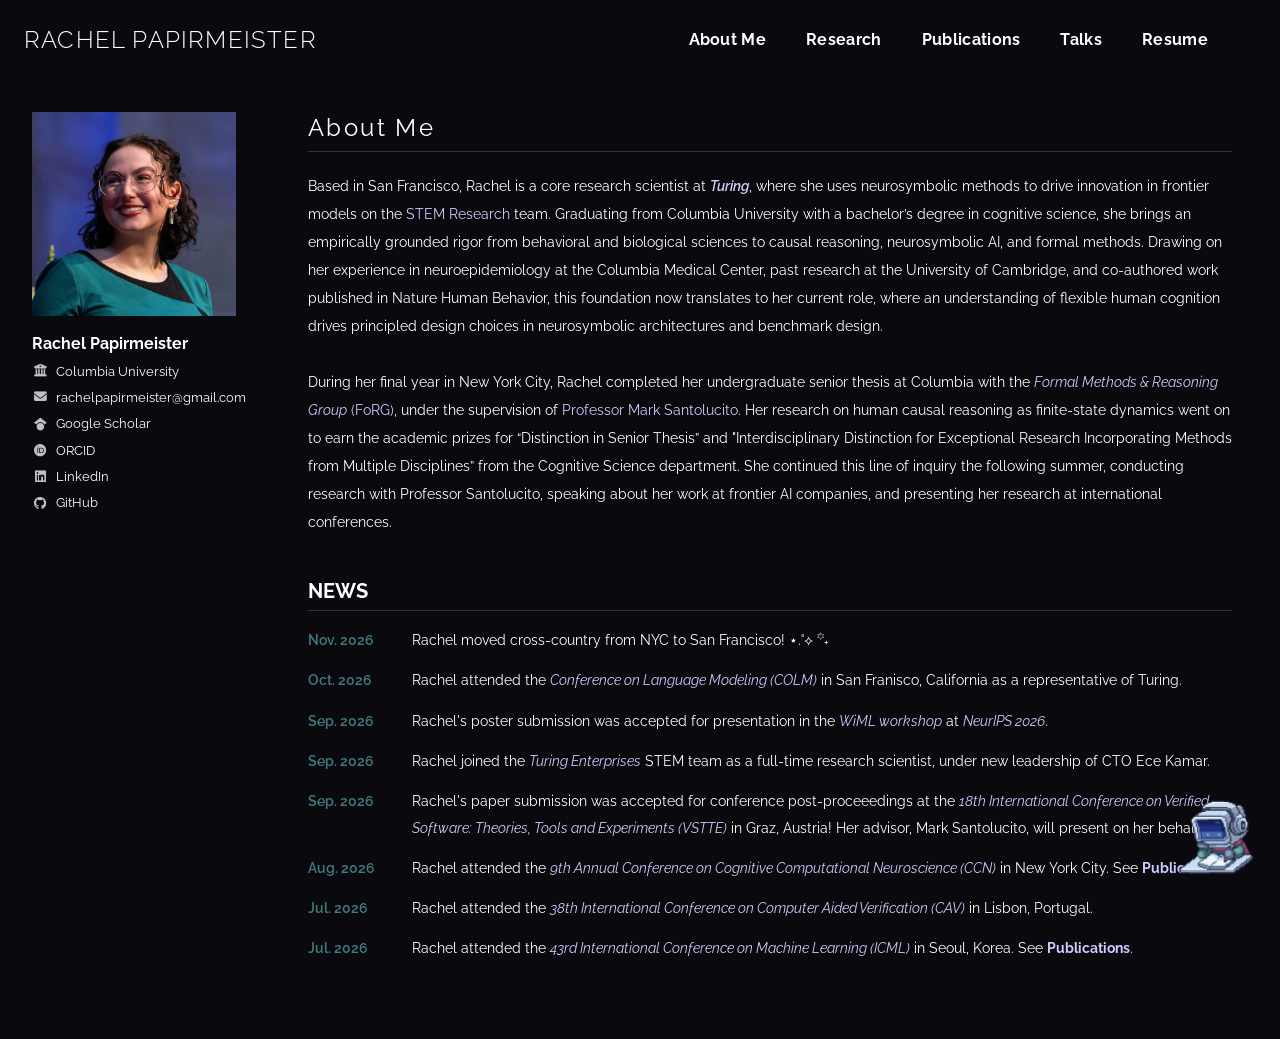
==== index.html @ 128d115e "typo removed" ====
<!DOCTYPE html>
<html lang="en">
<head>
  <meta charset="UTF-8">
  <style>html{background:#0a090d}</style>
  <meta name="viewport" content="width=device-width, initial-scale=1.0">
  <title>Rachel Papirmeister</title>
  <link rel="preconnect" href="https://fonts.googleapis.com">
  <link rel="preconnect" href="https://fonts.gstatic.com" crossorigin>
  <link rel="stylesheet" href="https://cdnjs.cloudflare.com/ajax/libs/font-awesome/6.5.1/css/all.min.css">
  <link rel="stylesheet" href="assets/css/main.css">
</head>
<body>

  <!-- MASTHEAD -->
  <header class="masthead">
    <div class="masthead__inner">
      <a href="index.html" class="site-title">RACHEL PAPIRMEISTER</a>
      <nav>
        <ul class="site-nav">
          <li><a href="index.html">About Me</a></li>
          <li><a href="research.html">Research</a></li>
          <li><a href="publications.html">Publications</a></li>
          <li><a href="talks.html">Talks</a></li>
          <li><a href="cv.html">Resume</a></li>
        </ul>
      </nav>
      <button class="nav-toggle" aria-label="Toggle menu" aria-expanded="false">
        <span></span><span></span><span></span>
      </button>
    </div>
  </header>

  <div class="page-container">

  <!-- SIDEBAR -->
  <aside class="sidebar">
    <div class="author__avatar">
      <img src="images/headshot.png" alt="Profile photo">
    </div>
    <div class="author__content">
      <h3 class="author__name">Rachel Papirmeister</h3>
      <!-- <p class="author__bio">[bio coming soon...]</p> -->
      <ul class="author__urls">
        <li>
          <i class="fa-solid fa-building-columns"></i>
          <span>Columbia University</span>
        </li>
        <li>
          <i class="fa-solid fa-envelope"></i>
          <a href="mailto:rachelpapirmeister@gmail.com">rachelpapirmeister@gmail.com</a>
        </li>
        <li>
          <i class="fa-brands fa-google-scholar"></i>
          <a href="https://scholar.google.com/citations?user=QVaR0EQAAAAJ&hl=en" target="_blank">Google Scholar</a>
        </li>
        <li>
          <i class="fa-brands fa-orcid"></i>
          <a href="https://orcid.org/0009-0006-1611-280X" target="_blank">ORCID</a>
        </li>
        <li>
          <i class="fa-brands fa-linkedin"></i>
          <a href="https://www.linkedin.com/in/r-papir/" target="_blank">LinkedIn</a>
        </li>
        <li>
          <i class="fa-brands fa-github"></i>
          <a href="https://github.com/r-papir" target="_blank">GitHub</a>
        </li>
      </ul>
    </div>
  </aside>

  <!-- MAIN CONTENT -->
  <main class="main-content">
    <h1 class="page__title">About Me</h1>
    <div class="page__body">
      <p>Based in San Francisco, Rachel is a core research scientist at <em><strong><a href="https://www.turing.com/" target="_blank">Turing</a></strong></em>, where she uses neurosymbolic methods to drive innovation in frontier models on the <a href="https://www.turing.com/frontier-ai/stem" target="_blank">STEM Research</a> team. Graduating from Columbia University with a bachelor’s degree in cognitive science, she brings an empirically grounded rigor from behavioral and biological sciences to causal reasoning, neurosymbolic AI, and formal methods. Drawing on her experience in neuroepidemiology at the Columbia Medical Center, past research at the University of Cambridge, and co-authored work published in Nature Human Behavior, this foundation now translates to her current role, where an understanding of flexible human cognition drives principled design choices in neurosymbolic architectures and benchmark design.
        <br>
        <br>During her final year in New York City, Rachel completed her undergraduate senior thesis at Columbia with the <a href="https://www.cs.columbia.edu/~ms6147/" target="_blank"><em>Formal Methods & Reasoning Group</em> (FoRG)</a>, under the supervision of <a href="https://www.marksantolucito.com/" target="_blank">Professor Mark Santolucito</a>. Her research on human causal reasoning as finite-state dynamics went on to earn the academic prizes for “Distinction in Senior Thesis” and "Interdisciplinary Distinction for Exceptional Research Incorporating Methods from Multiple Disciplines” from the Cognitive Science department. She continued this line of inquiry the following summer, conducting research with Professor Santolucito, speaking about her work at frontier AI companies, and presenting her research at international conferences.
    </div>

    <section id="news" class="news">
      <h2 class="page__body-heading">NEWS</h2>
      <ul class="news-list">
        <!-- Format: <li><span class="news-date">Mon YYYY</span><span class="news-body">EMOJI Text, with <em>paper titles</em> in italics and <strong>awards</strong> in bold.</span></li> -->
        <li>
          <span class="news-date">Nov. 2026</span>
          <span class="news-body">Rachel moved cross-country from NYC to San Francisco! ⋆.˚⟡ ࣪꙳˖</span>
        </li>
        <li>
          <span class="news-date">Oct. 2026</span>
          <span class="news-body">Rachel attended the <em><a href="https://colm.cc/" target="_blank">Conference on Language Modeling (COLM)</a></em> in San Franisco, California as a representative of Turing.</span>
        </li>
        <li>
          <span class="news-date">Sep. 2026</span>
          <span class="news-body">Rachel's poster submission was accepted for presentation in the <em><a href="https://sites.google.com/wimlworkshop.org/wimlworkshopneurips2026/?authuser=1&pli=1" target="_blank">WiML workshop</a></em> at <em><a href="https://neurips.cc/" target="_blank">NeurIPS 2026</a></em>.</span>
        </li>
        <li>
          <span class="news-date">Sep. 2026</span>
          <span class="news-body">Rachel joined the <em><a href="https://www.turing.com/" target="_blank">Turing Enterprises</a></em> STEM team as a full-time research scientist, under new leadership of CTO Ece Kamar.</span>
        </li>
        <li>
          <span class="news-date">Sep. 2026</span>
          <span class="news-body">Rachel's paper submission was accepted for conference post-proceeedings at the <em><a href="https://fmcad.org/FMCAD26/vstte/" target="_blank">18th International Conference on Verified Software: Theories, Tools and Experiments (VSTTE)</a></em> in Graz, Austria! Her advisor, Mark Santolucito, will present on her behalf.</span>
        </li>
        <li>
          <span class="news-date">Aug. 2026</span>
          <span class="news-body">Rachel attended the <em><a href="https://2026.ccneuro.org/" target="_blank">9th Annual Conference on Cognitive Computational Neuroscience (CCN)</a></em> in New York City. See <strong><a href="https://rpapir.com/publications.html" target="_blank">Publications</a></strong></span>
        </li>
        <li>
          <span class="news-date">Jul. 2026</span>
          <span class="news-body">Rachel attended the <em><a href="https://conferences.i-cav.org/2026/" target="_blank">38th International Conference on Computer Aided Verification (CAV)</a></em> in Lisbon, Portugal.</span>
        </li>
        <li>
          <span class="news-date">Jul. 2026</span>
          <span class="news-body">Rachel attended the <em><a href="https://icml.cc/" target="_blank">43rd International Conference on Machine Learning (ICML)</a></em> in Seoul, Korea. See <strong><a href="https://rpapir.com/publications.html" target="_blank">Publications</a></strong>.</span>
        </li>
      </ul>
    </section>
  </main>

  </div><!-- .page-container -->

  <img class="corner-mascot" src="images/mascot-astronaut.gif" alt="" aria-hidden="true" style="width: 78.85px;">

  <script src="assets/js/transitions.js"></script>
  <script src="assets/js/nav-toggle.js"></script>
</body>
</html>
---- assets/css/main.css ----
@import url('https://fonts.googleapis.com/css2?family=Montserrat:wght@300;400;500;600;700&family=Raleway:wght@300;400;700;800&display=swap');

:root {
  --bg: #0a090d;
  --text: #ffffff;
  --text-light: #bdc1c4;
  --link: #CCCCFF;
  --link-hover: #5D3FD3;
  --border: #333333;
  --border-dark: #bdc1c4;
  --primary: #2f7f93;
  --masthead-height: 80px;
  --sidebar-width: 260px;
}

*, *::before, *::after { box-sizing: border-box; }

html {
  height: 100%;
  background: var(--bg);
  color-scheme: dark;
  overscroll-behavior: none;
}

body {
  margin: 0;
  padding-top: var(--masthead-height);
  font-family: 'Raleway', -apple-system, sans-serif;
  color: var(--text);
  background: var(--bg);
  font-size: 16px;
  line-height: 1.5;
  min-height: 100vh;
  overscroll-behavior: none;
}

a {
  color: var(--link);
  text-decoration: none;
}

a:hover {
  color: var(--link-hover);
  text-decoration: underline;
}

/* ============================================================
   MASTHEAD
   ============================================================ */

.masthead {
  position: fixed;
  top: 0;
  left: 0;
  right: 0;
  height: var(--masthead-height);
  background: var(--bg);
  z-index: 100;
  display: flex;
  align-items: center;
}

.masthead__inner {
  position: relative;
  z-index: 1;
  width: 100%;
  max-width: 1300px;
  margin: 0 auto;
  padding: 0 1.5rem;
  display: flex;
  justify-content: space-between;
  align-items: center;
  position: relative;
}

.masthead__inner nav {
  margin-left: auto;
  margin-right: 3rem;
}

.site-title {
  font-family: 'Raleway', sans-serif;
  font-weight: 300;
  font-size: 18pt;
  color: var(--text);
  text-decoration: none;
  letter-spacing: 0.05em;
}

.site-title:hover {
  color: var(--text);
  text-decoration: none;
}

.site-nav {
  display: flex;
  gap: 2.5rem;
  list-style: none;
  margin: 0;
  padding: 0;
}

.site-nav li a {
  color: var(--text);
  text-decoration: none;
  font-family: 'Raleway', sans-serif;
  font-size: 1rem;
  font-weight: 700;
  letter-spacing: 0.02em;
}

.site-nav li a:hover {
  color: #5D3FD3;
  text-decoration: none;
}

.nav-toggle {
  display: none;
  flex-direction: column;
  justify-content: center;
  gap: 5px;
  width: 32px;
  height: 32px;
  background: none;
  border: none;
  padding: 0;
  cursor: pointer;
  z-index: 101;
}

.nav-toggle span {
  display: block;
  width: 100%;
  height: 2px;
  background: var(--text);
  transition: transform 0.2s ease, opacity 0.2s ease;
}

.nav-toggle[aria-expanded="true"] span:nth-child(1) {
  transform: translateY(7px) rotate(45deg);
}

.nav-toggle[aria-expanded="true"] span:nth-child(2) {
  opacity: 0;
}

.nav-toggle[aria-expanded="true"] span:nth-child(3) {
  transform: translateY(-7px) rotate(-45deg);
}

/* ============================================================
   SIDEBAR
   ============================================================ */

.page-container {
  max-width: 1300px;
  margin: 0 auto;
  display: flex;
  align-items: flex-start;
}

.sidebar {
  position: sticky;
  top: var(--masthead-height);
  width: var(--sidebar-width);
  flex-shrink: 0;
  max-height: calc(100vh - var(--masthead-height));
  overflow-y: auto;
  padding: 2rem 1.5rem 2rem 2rem;
}

.author__avatar img {
  width: 100%;
  display: block;
}

.author__content {
  margin-top: 1rem;
}

.author__name {
  font-size: 1rem;
  font-weight: 700;
  margin: 0 0 0.35rem 0;
  color: var(--text);
}

.author__bio {
  font-size: 0.8rem;
  color: var(--text);
  margin: 0 0 0.75rem 0;
  line-height: 1.5;
}

.author__urls {
  list-style: none;
  margin: 0;
  padding: 0;
}

.author__urls li {
  font-size: 0.8rem;
  margin-bottom: 0.45rem;
  display: flex;
  align-items: center;
  gap: 0.5rem;
}

.author__urls li i {
  width: 16px;
  text-align: center;
  color: var(--text-light);
  flex-shrink: 0;
}

.author__urls li a,
.author__urls li span {
  color: var(--text);
  text-decoration: none;
}

.author__urls li a:hover {
  color: var(--link);
  text-decoration: none;
}

/* ============================================================
   MAIN CONTENT
   ============================================================ */

@keyframes scaleUpIn {
  from { opacity: 0; transform: scale(0.8); pointer-events: none; }
  99%  { pointer-events: none; }
  to   { opacity: 1; transform: scale(1); pointer-events: auto; }
}

@keyframes moveToRight {
  from { opacity: 1; transform: translateX(0); }
  to   { opacity: 0; transform: translateX(100%); }
}

.main-content {
  flex: 1;
  min-width: 0;
  padding-top: 2rem;
  padding-left: 3rem;
  padding-right: 3rem;
  padding-bottom: 4rem;
  animation: scaleUpIn 0.8s ease;
}

.main-content.is-exiting {
  animation: moveToRight 0.8s ease forwards;
}

.page__title {
  font-family: 'Raleway', sans-serif;
  font-size: 1.5rem;
  font-weight: 400;
  margin: 0 0 1.25rem 0;
  padding-bottom: 0.5rem;
  border-bottom: 1px solid var(--border);
  color: var(--text);
  line-height: 1.3;
  letter-spacing: 0.1em;
}

.page__body p {
  font-size: 0.875rem;
  line-height: 2;
  margin-bottom: 1rem;
  color: var(--text);
}

.page__body h2 {
  font-size: 1.1rem;
  font-weight: 700;
  margin: 2rem 0 0.75rem;
  padding-bottom: 0.25rem;
  border-bottom: 1px solid var(--border);
  color: var(--text);
}

.page__body h3 {
  font-size: 0.95rem;
  font-weight: 600;
  margin: 1.5rem 0 0.5rem;
  padding-bottom: 0.2rem;
  border-bottom: 1px solid var(--border);
  color: var(--text);
}

.page__body ul,
.page__body ol {
  font-size: 0.875rem;
  padding-left: 1.5rem;
  margin-bottom: 1rem;
}

.page__body li {
  margin-bottom: 0.25rem;
}

.styled-list {
  list-style: none;
  padding-left: 1.5rem;
  line-height: 2;
}

.styled-list li {
  position: relative;
  margin-bottom: 1.5rem;
}

.styled-list li::before {
  content: "▪";
  position: absolute;
  left: -1.25rem;
}

.pub-tag {
  font-size: 0.65rem;
  font-weight: 600;
  text-transform: uppercase;
  letter-spacing: 0.05em;
  color: #59AEB3;
  margin-left: 0.5rem;
}

.corner-mascot {
  position: fixed;
  bottom: 1.5rem;
  right: 1.5rem;
  width: 83px;
  height: auto;
  pointer-events: none;
  z-index: 50;
  animation: scaleUpIn 0.8s ease;
}

.corner-mascot--small {
  width: 70.5px;
}

.corner-mascot.is-exiting {
  animation: moveToRight 0.8s ease forwards;
}

.page__body strong {
  font-weight: 600;
}

.btn-row {
  display: flex;
  flex-wrap: wrap;
  gap: 1.5rem 2.5rem;
  margin-top: 1.5rem;
}

.page__body a.btn-outline {
  display: inline-block;
  font-size: 1rem;
  font-weight: 700;
  letter-spacing: 1px;
  padding: 13px 20px;
  outline: 0;
  border: 1px solid #ffffff;
  border-radius: 0;
  cursor: pointer;
  position: relative;
  z-index: 0; /* own stacking context, so the ::after fill paints above the page background instead of behind it */
  background-color: rgba(0, 0, 0, 0);
  color: var(--bg);
  text-decoration: none;
  user-select: none;
  -webkit-user-select: none;
  touch-action: manipulation;
}

.page__body a.btn-outline::after {
  content: "";
  background-color: #59AEB3;
  width: 100%;
  height: 100%;
  z-index: -1;
  position: absolute;
  top: 7px;
  left: 7px;
  transition: 0.2s;
}

/* label rides along with the turquoise panel, not the fixed white outline */
.page__body a.btn-outline .btn-label {
  display: inline-block;
  transform: translate(7px, 7px);
  transition: transform 0.2s ease;
}

.page__body a.btn-outline:hover {
  color: var(--text);
  text-decoration: none;
}

.page__body a.btn-outline:hover::after {
  top: 0;
  left: 0;
}

.page__body a.btn-outline:hover .btn-label {
  transform: translate(0, 0);
}

/* touch devices have no hover to reveal the fill — show it by default */
@media (hover: none) {
  .page__body a.btn-outline::after {
    top: 0;
    left: 0;
  }

  .page__body a.btn-outline .btn-label {
    transform: translate(0, 0);
  }
}

@media (min-width: 768px) {
  .page__body a.btn-outline {
    padding: 13px 50px;
  }
}

.page__body a {
  color: var(--link);
}

.page__body .forg-logo {
  display: block;
  width: 140px;
  margin-top: 1rem;
}

.resume-embed {
  display: block;
  width: 100%;
  height: 85vh;
  border: 1px solid var(--border);
  background: #ffffff;
}

.resume-fallback {
  font-size: 0.8rem;
  color: var(--text-light);
  margin-top: 0.75rem;
}

.page__body a:hover {
  color: var(--link-hover);
}

.page__body img {
  max-width: 100%;
}

/* ============================================================
   NEWS
   ============================================================ */

.news {
  margin-top: 2.5rem;
}

.page__body-heading {
  font-size: 1.25rem;
  font-weight: 700;
  margin: 0 0 1rem;
  padding-bottom: 0.25rem;
  border-bottom: 1px solid var(--border);
  color: var(--text);
}

.news-list {
  list-style: none;
  margin: 0;
  padding: 0;
}

.news-list li {
  position: relative;
  display: flex;
  gap: 1rem;
  font-size: 0.875rem;
  line-height: 1.9;
  margin-bottom: 0.85rem;
  color: var(--text);
  transition: transform 0.2s ease;
  -webkit-tap-highlight-color: transparent;
}

.news-list li:hover {
  transform: translateX(4px);
}

.news-date {
  flex-shrink: 0;
  width: 5.5rem;
  color: #59AEB3; /* matches .btn-outline:hover fill on research page */
  font-weight: 600;
  opacity: 0.7;
  transition: opacity 0.2s ease;
}

/* chevron that slides in before the date on hover */
.news-date::before {
  content: "\2192";
  display: inline-block;
  width: 0;
  opacity: 0;
  transform: translateX(-4px);
  transition: width 0.2s ease, margin-right 0.2s ease, opacity 0.2s ease, transform 0.2s ease;
}

.news-list li:hover .news-date {
  opacity: 1;
}

.news-list li:hover .news-date::before {
  width: 1em;
  margin-right: 0.3rem;
  opacity: 1;
  transform: translateX(0);
}

.news-body {
  flex: 1;
  min-width: 0;
}

.news-body em {
  color: var(--text);
  font-style: italic;
}

.news-body em a {
  color: var(--link);
}

@media (max-width: 768px) {
  .news-list li {
    flex-direction: column;
    gap: 0.15rem;
    margin-bottom: 1rem;
  }

  .news-date {
    width: auto;
  }
}

/* touch devices have no hover — replay the same effect on tap instead */
@media (hover: none) {
  .news-list li:active {
    transform: translateX(4px);
  }

  .news-list li:active .news-date {
    opacity: 1;
  }

  .news-list li:active .news-date::before {
    width: 1em;
    margin-right: 0.3rem;
    opacity: 1;
    transform: translateX(0);
  }
}

@media (prefers-reduced-motion: reduce) {
  .news-list li,
  .news-date,
  .news-date::before {
    transition: none;
  }

  .news-list li:hover,
  .news-list li:active {
    transform: none;
  }
}

/* Stub pages */
.stub-notice {
  color: var(--text-light);
  font-style: italic;
  font-size: 0.875rem;
  font-weight: 500;
  margin-top: 2rem;
}

/* ============================================================
   MOBILE (<=768px)
   ============================================================ */

@media (max-width: 768px) {
  :root {
    --masthead-height: 64px;
  }

  .site-title {
    font-size: 16pt;
  }

  .nav-toggle {
    display: flex;
  }

  .masthead__inner nav {
    margin-right: 0;
  }

  .site-nav {
    display: none;
    position: fixed;
    top: var(--masthead-height);
    left: 0;
    right: 0;
    flex-direction: column;
    gap: 0;
    background: var(--bg);
    border-top: 1px solid var(--border);
    border-bottom: 1px solid var(--border);
    z-index: 90;
  }

  .site-nav.is-open {
    display: flex;
  }

  .site-nav li {
    border-bottom: 1px solid var(--border);
  }

  .site-nav li:last-child {
    border-bottom: none;
  }

  .site-nav li a {
    display: block;
    padding: 1rem 1.5rem;
  }

  .page-container {
    flex-direction: column;
  }

  .sidebar {
    position: static;
    width: 100%;
    max-height: none;
    overflow: visible;
    padding: 1.5rem 1.25rem 1rem;
  }

  .author__avatar {
    max-width: 250px;
    margin: 0;
  }

  .main-content {
    padding: 1rem 1.25rem 3rem;
  }

  .btn-row {
    gap: 0.75rem 1.5rem;
  }

  .corner-mascot {
    display: none;
  }
}
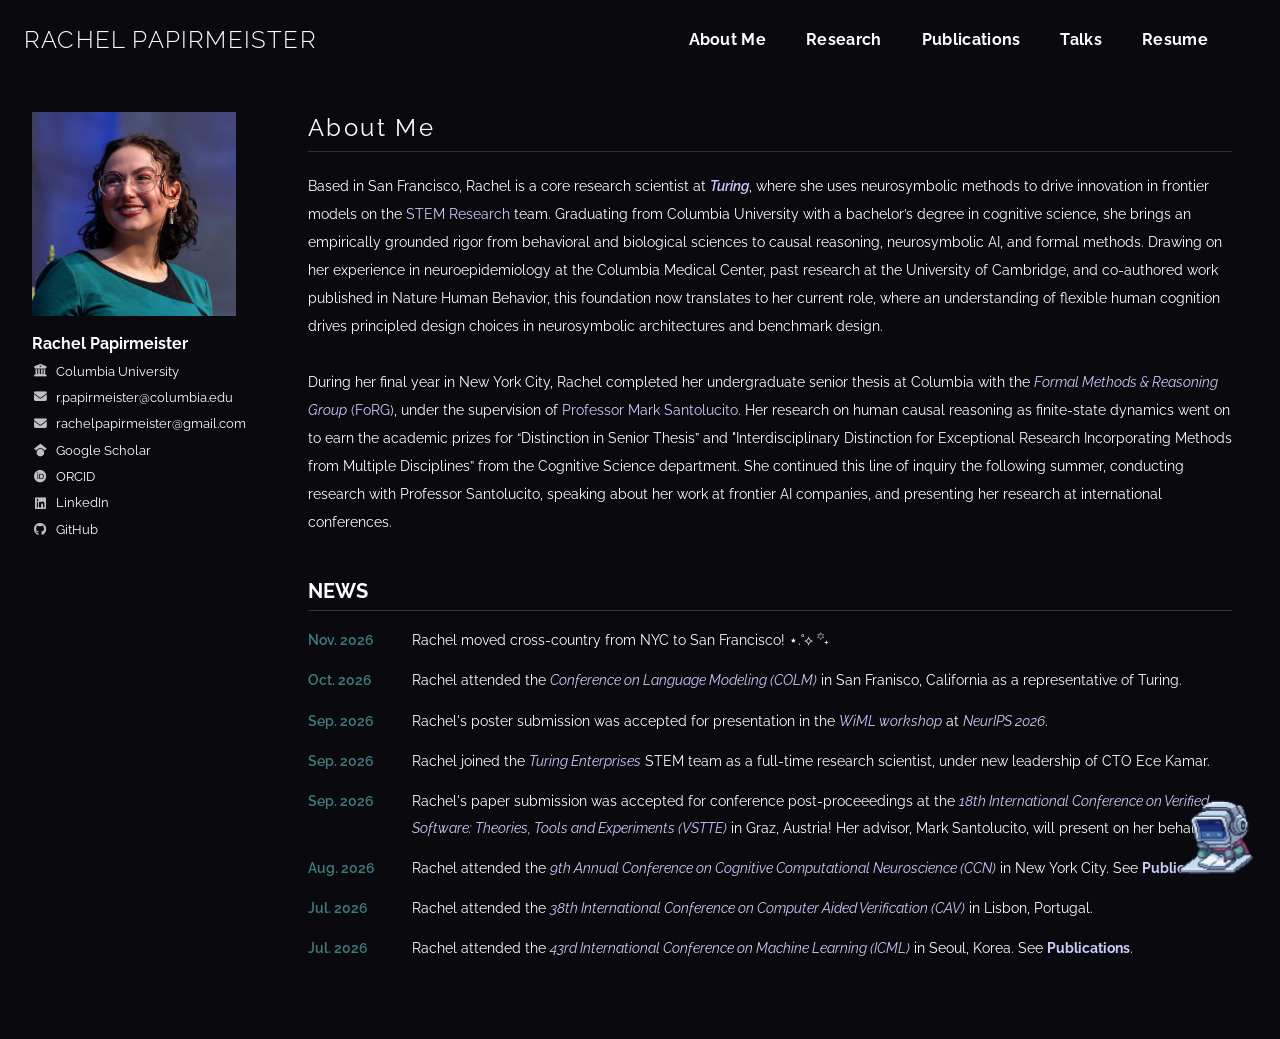
==== commit 131b9910: "extra email on index" ====
--- a/index.html
+++ b/index.html
@@ -46,6 +46,10 @@
           <i class="fa-solid fa-building-columns"></i>
           <span>Columbia University</span>
         </li>
+        <li>
+          <i class="fa-solid fa-envelope"></i>
+          <a href="mailto:r.papirmeister@columbia.edu">r.papirmeister@columbia.edu</a>
+        </li>        
         <li>
           <i class="fa-solid fa-envelope"></i>
           <a href="mailto:rachelpapirmeister@gmail.com">rachelpapirmeister@gmail.com</a>
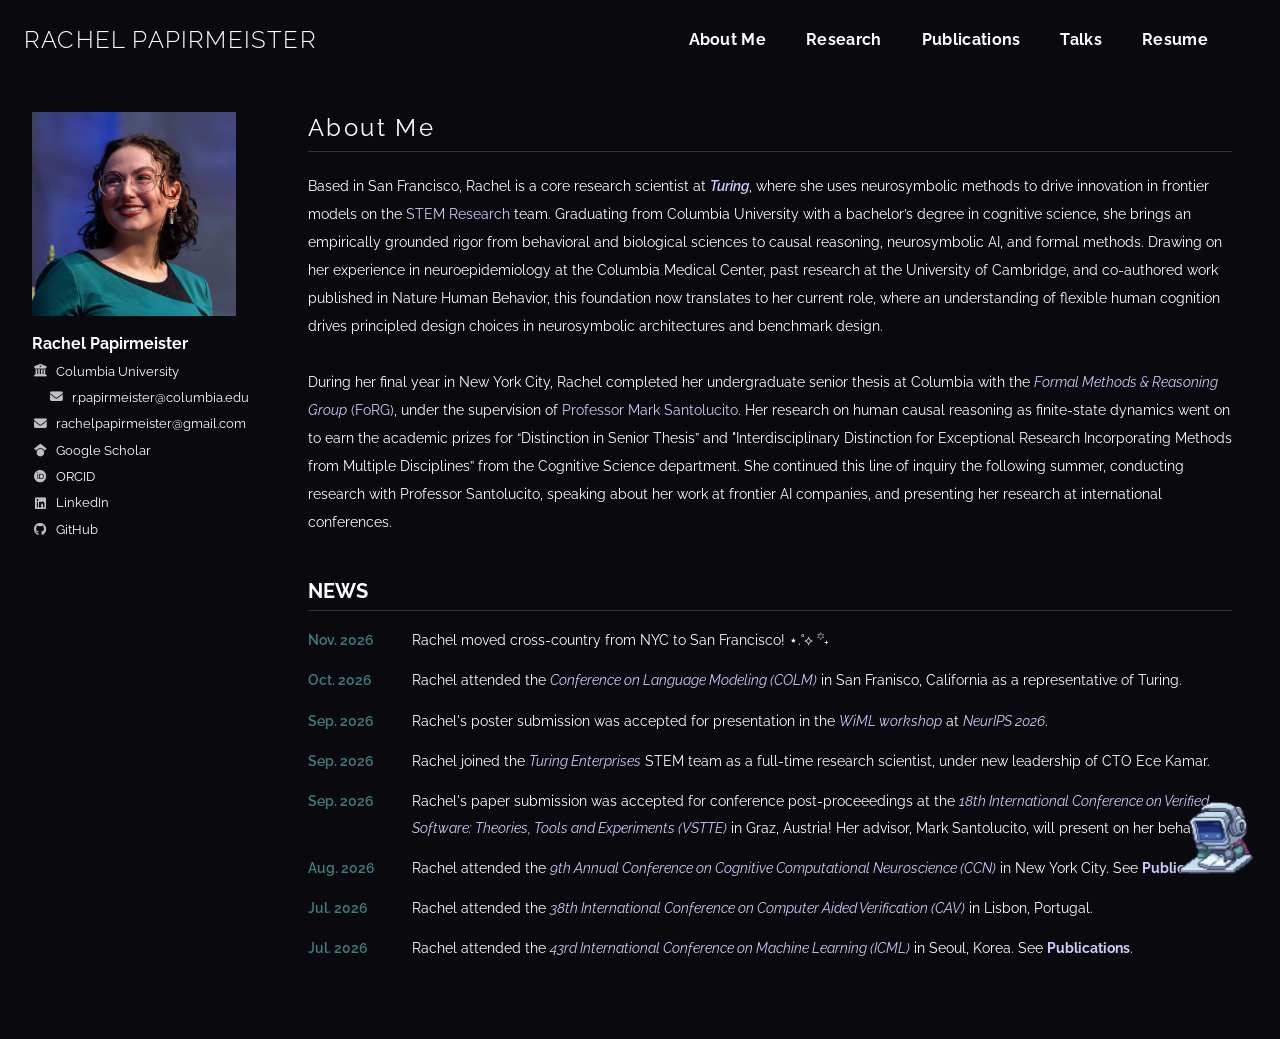
==== commit f0fcd16a: "Indent Columbia email under university in index sidebar Co-Authored-By: Claude Opus 5.5 <noreply@ant" ====
--- a/index.html
+++ b/index.html
@@ -46,7 +46,7 @@
           <i class="fa-solid fa-building-columns"></i>
           <span>Columbia University</span>
         </li>
-        <li>
+        <li style="padding-left: 1rem;">
           <i class="fa-solid fa-envelope"></i>
           <a href="mailto:r.papirmeister@columbia.edu">r.papirmeister@columbia.edu</a>
         </li>        
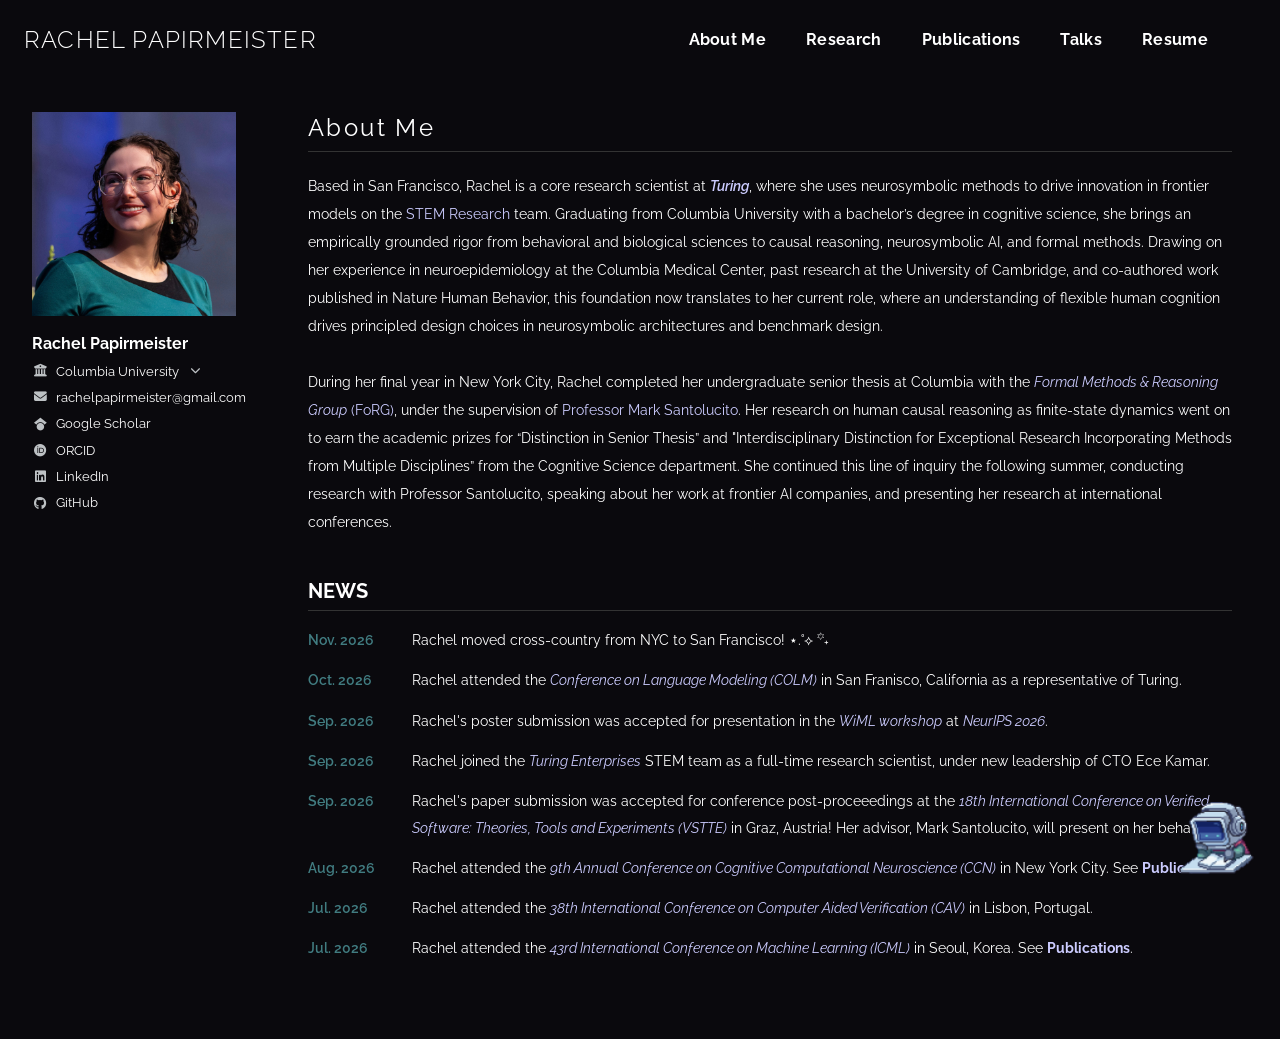
==== commit 5d0232bf: "Add dropdown to reveal Columbia email in index sidebar Co-Authored-By: Claude Opus 5.5 <noreply@anth" ====
--- a/index.html
+++ b/index.html
@@ -45,8 +45,12 @@
         <li>
           <i class="fa-solid fa-building-columns"></i>
           <span>Columbia University</span>
+          <button type="button" id="columbia-toggle" aria-expanded="false" aria-controls="columbia-email" aria-label="Show Columbia email"
+                  style="background: none; border: 0; padding: 0; cursor: pointer; color: inherit; display: inline-flex;">
+            <i class="fa-solid fa-chevron-down" style="font-size: 0.65rem; transition: transform 0.2s;"></i>
+          </button>
         </li>
-        <li style="padding-left: 1rem;">
+        <li id="columbia-email" style="padding-left: 1rem; display: none;">
           <i class="fa-solid fa-envelope"></i>
           <a href="mailto:r.papirmeister@columbia.edu">r.papirmeister@columbia.edu</a>
         </li>        
@@ -129,6 +133,20 @@
 
   <script src="assets/js/transitions.js"></script>
   <script src="assets/js/nav-toggle.js"></script>
+  <script>
+    (function () {
+      var btn = document.getElementById('columbia-toggle');
+      var item = document.getElementById('columbia-email');
+      if (!btn || !item) return;
+      btn.addEventListener('click', function () {
+        var open = btn.getAttribute('aria-expanded') === 'true';
+        btn.setAttribute('aria-expanded', String(!open));
+        btn.setAttribute('aria-label', open ? 'Show Columbia email' : 'Hide Columbia email');
+        item.style.display = open ? 'none' : 'flex';
+        btn.querySelector('i').style.transform = open ? '' : 'rotate(180deg)';
+      });
+    })();
+  </script>
 </body>
 </html>
 
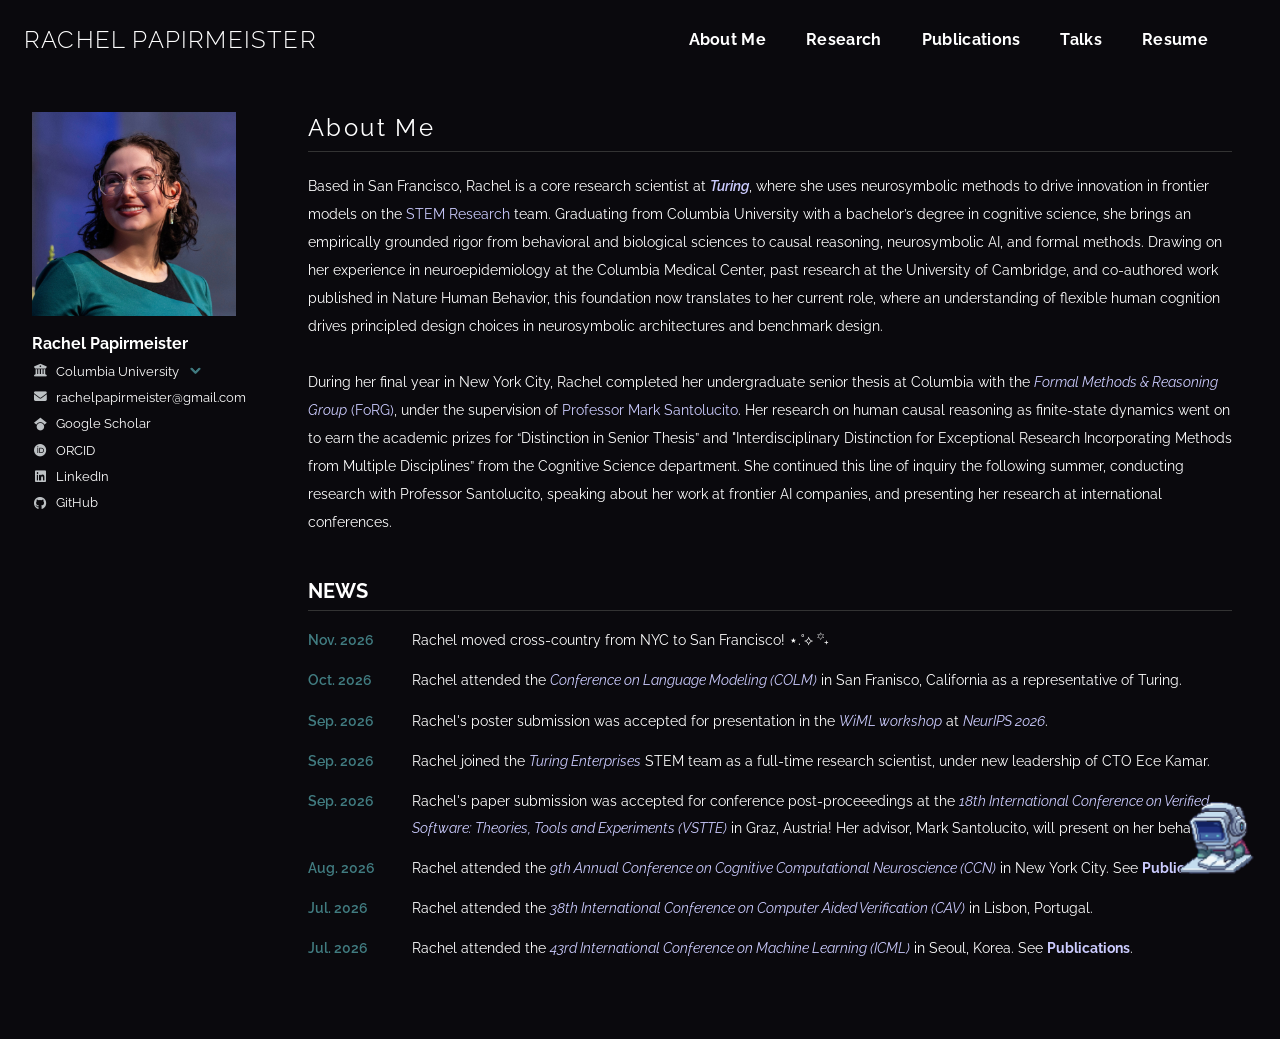
==== commit d5d9a17f: "Style Columbia dropdown arrow bold turquoise with hover highlight Co-Authored-By: Claude Opus 5.5 <n" ====
--- a/index.html
+++ b/index.html
@@ -9,6 +9,12 @@
   <link rel="preconnect" href="https://fonts.gstatic.com" crossorigin>
   <link rel="stylesheet" href="https://cdnjs.cloudflare.com/ajax/libs/font-awesome/6.5.1/css/all.min.css">
   <link rel="stylesheet" href="assets/css/main.css">
+  <style>
+    /* Columbia email dropdown arrow: same turquoise as News dates (dim normally, bright on hover) */
+    #columbia-toggle { color: #59AEB3; opacity: 0.7; transition: opacity 0.2s ease; }
+    #columbia-toggle:hover, #columbia-toggle:focus-visible { opacity: 1; }
+    #columbia-toggle i { color: inherit; -webkit-text-stroke: 1px currentColor; }
+  </style>
 </head>
 <body>
 
@@ -46,7 +52,7 @@
           <i class="fa-solid fa-building-columns"></i>
           <span>Columbia University</span>
           <button type="button" id="columbia-toggle" aria-expanded="false" aria-controls="columbia-email" aria-label="Show Columbia email"
-                  style="background: none; border: 0; padding: 0; cursor: pointer; color: inherit; display: inline-flex;">
+                  style="background: none; border: 0; padding: 0; cursor: pointer; display: inline-flex;">
             <i class="fa-solid fa-chevron-down" style="font-size: 0.65rem; transition: transform 0.2s;"></i>
           </button>
         </li>
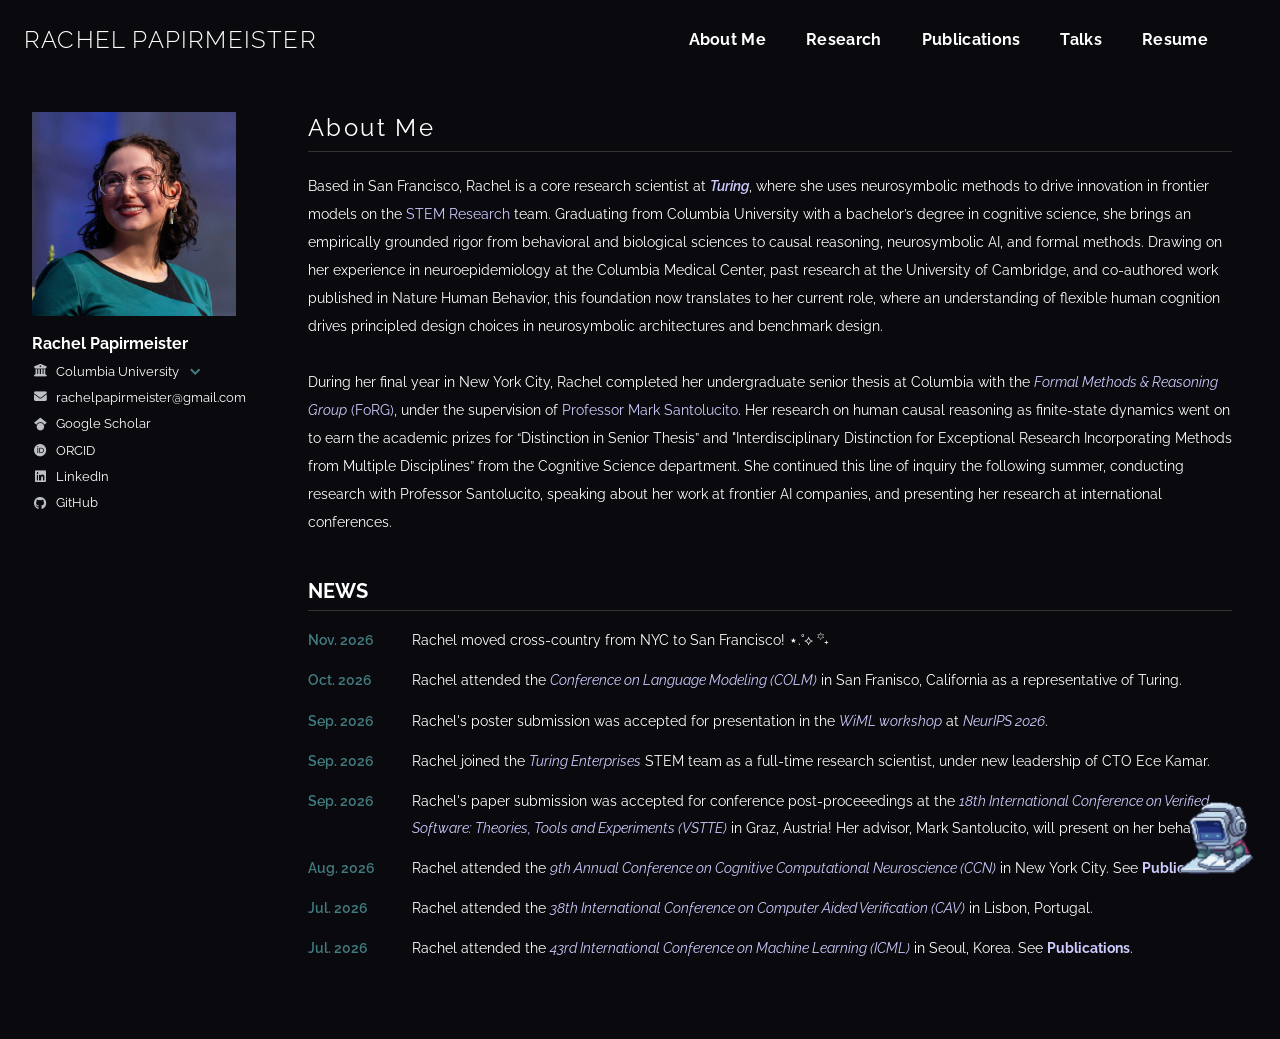
==== commit 6a0ac3b6: "Use sharp-edged SVG chevron for Columbia dropdown arrow Co-Authored-By: Claude Opus 5.5 <noreply@ant" ====
--- a/index.html
+++ b/index.html
@@ -13,7 +13,7 @@
     /* Columbia email dropdown arrow: same turquoise as News dates (dim normally, bright on hover) */
     #columbia-toggle { color: #59AEB3; opacity: 0.7; transition: opacity 0.2s ease; }
     #columbia-toggle:hover, #columbia-toggle:focus-visible { opacity: 1; }
-    #columbia-toggle i { color: inherit; -webkit-text-stroke: 1px currentColor; }
+    #columbia-toggle i { color: inherit; }
   </style>
 </head>
 <body>
@@ -53,7 +53,7 @@
           <span>Columbia University</span>
           <button type="button" id="columbia-toggle" aria-expanded="false" aria-controls="columbia-email" aria-label="Show Columbia email"
                   style="background: none; border: 0; padding: 0; cursor: pointer; display: inline-flex;">
-            <i class="fa-solid fa-chevron-down" style="font-size: 0.65rem; transition: transform 0.2s;"></i>
+            <i style="font-size: 0.65rem; transition: transform 0.2s;"><svg viewBox="0 0 12 8" width="1em" height="0.67em" aria-hidden="true" style="vertical-align: middle;"><polyline points="1,1.5 6,6.5 11,1.5" fill="none" stroke="currentColor" stroke-width="2.4" stroke-linecap="butt" stroke-linejoin="miter"/></svg></i>
           </button>
         </li>
         <li id="columbia-email" style="padding-left: 1rem; display: none;">
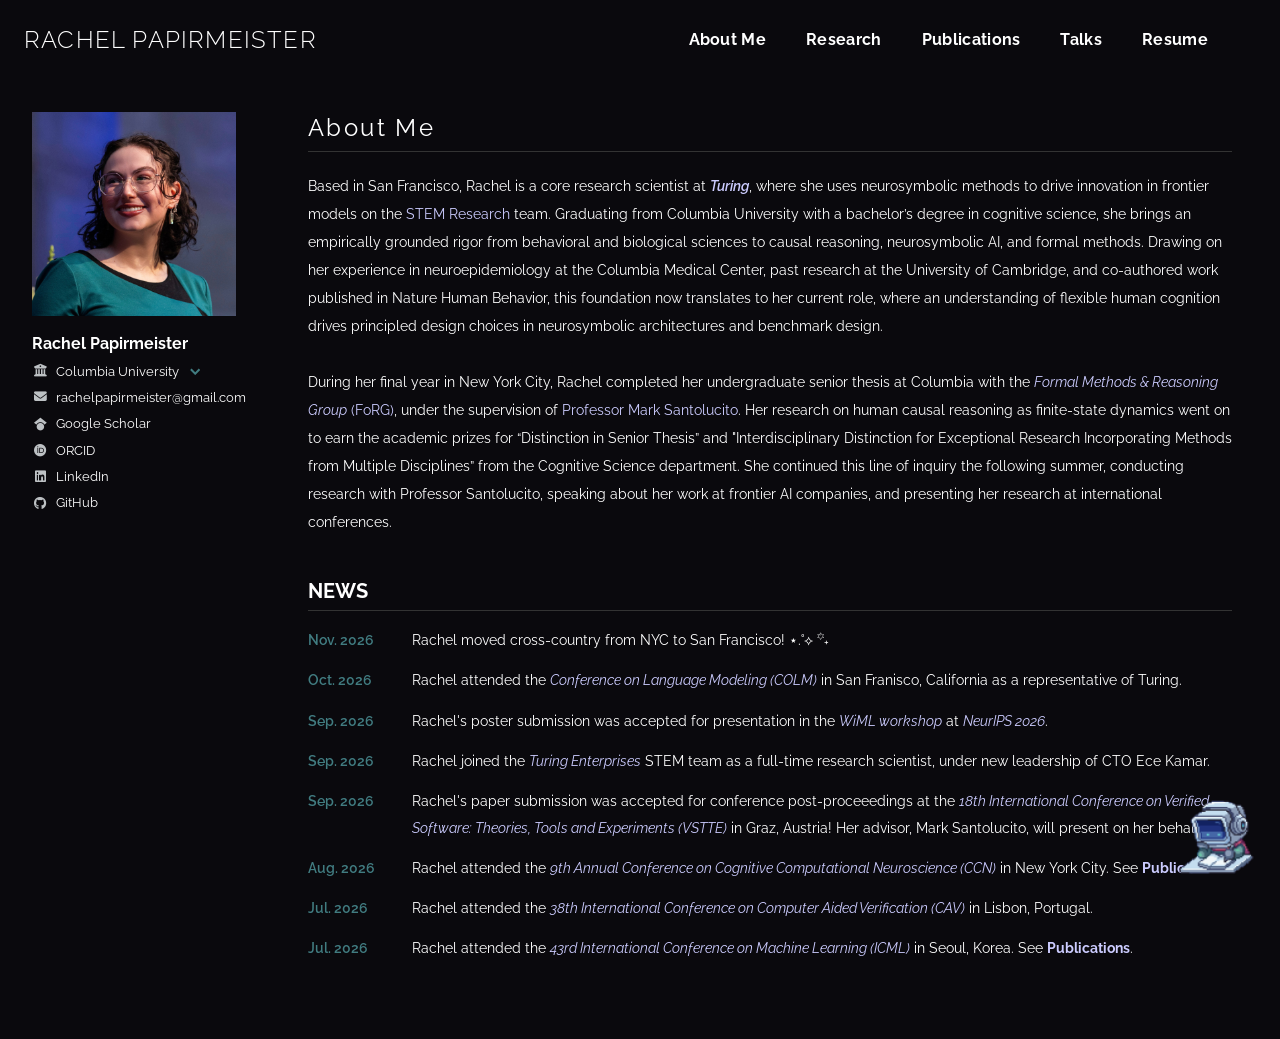
==== commit 442af084: "Add Columbia email dropdown to all page sidebars Move the arrow styles into main.css and the toggle " ====
--- a/index.html
+++ b/index.html
@@ -9,12 +9,6 @@
   <link rel="preconnect" href="https://fonts.gstatic.com" crossorigin>
   <link rel="stylesheet" href="https://cdnjs.cloudflare.com/ajax/libs/font-awesome/6.5.1/css/all.min.css">
   <link rel="stylesheet" href="assets/css/main.css">
-  <style>
-    /* Columbia email dropdown arrow: same turquoise as News dates (dim normally, bright on hover) */
-    #columbia-toggle { color: #59AEB3; opacity: 0.7; transition: opacity 0.2s ease; }
-    #columbia-toggle:hover, #columbia-toggle:focus-visible { opacity: 1; }
-    #columbia-toggle i { color: inherit; }
-  </style>
 </head>
 <body>
 
@@ -139,20 +133,7 @@
 
   <script src="assets/js/transitions.js"></script>
   <script src="assets/js/nav-toggle.js"></script>
-  <script>
-    (function () {
-      var btn = document.getElementById('columbia-toggle');
-      var item = document.getElementById('columbia-email');
-      if (!btn || !item) return;
-      btn.addEventListener('click', function () {
-        var open = btn.getAttribute('aria-expanded') === 'true';
-        btn.setAttribute('aria-expanded', String(!open));
-        btn.setAttribute('aria-label', open ? 'Show Columbia email' : 'Hide Columbia email');
-        item.style.display = open ? 'none' : 'flex';
-        btn.querySelector('i').style.transform = open ? '' : 'rotate(180deg)';
-      });
-    })();
-  </script>
+  <script src="assets/js/email-toggle.js"></script>
 </body>
 </html>
 
--- a/assets/css/main.css
+++ b/assets/css/main.css
@@ -676,3 +676,11 @@
     display: none;
   }
 }
+
+/* ============================================================
+   SIDEBAR — Columbia email dropdown arrow
+   same turquoise as News dates: dim normally, bright on hover
+   ============================================================ */
+#columbia-toggle { color: #59AEB3; opacity: 0.7; transition: opacity 0.2s ease; }
+#columbia-toggle:hover, #columbia-toggle:focus-visible { opacity: 1; }
+#columbia-toggle i { color: inherit; }
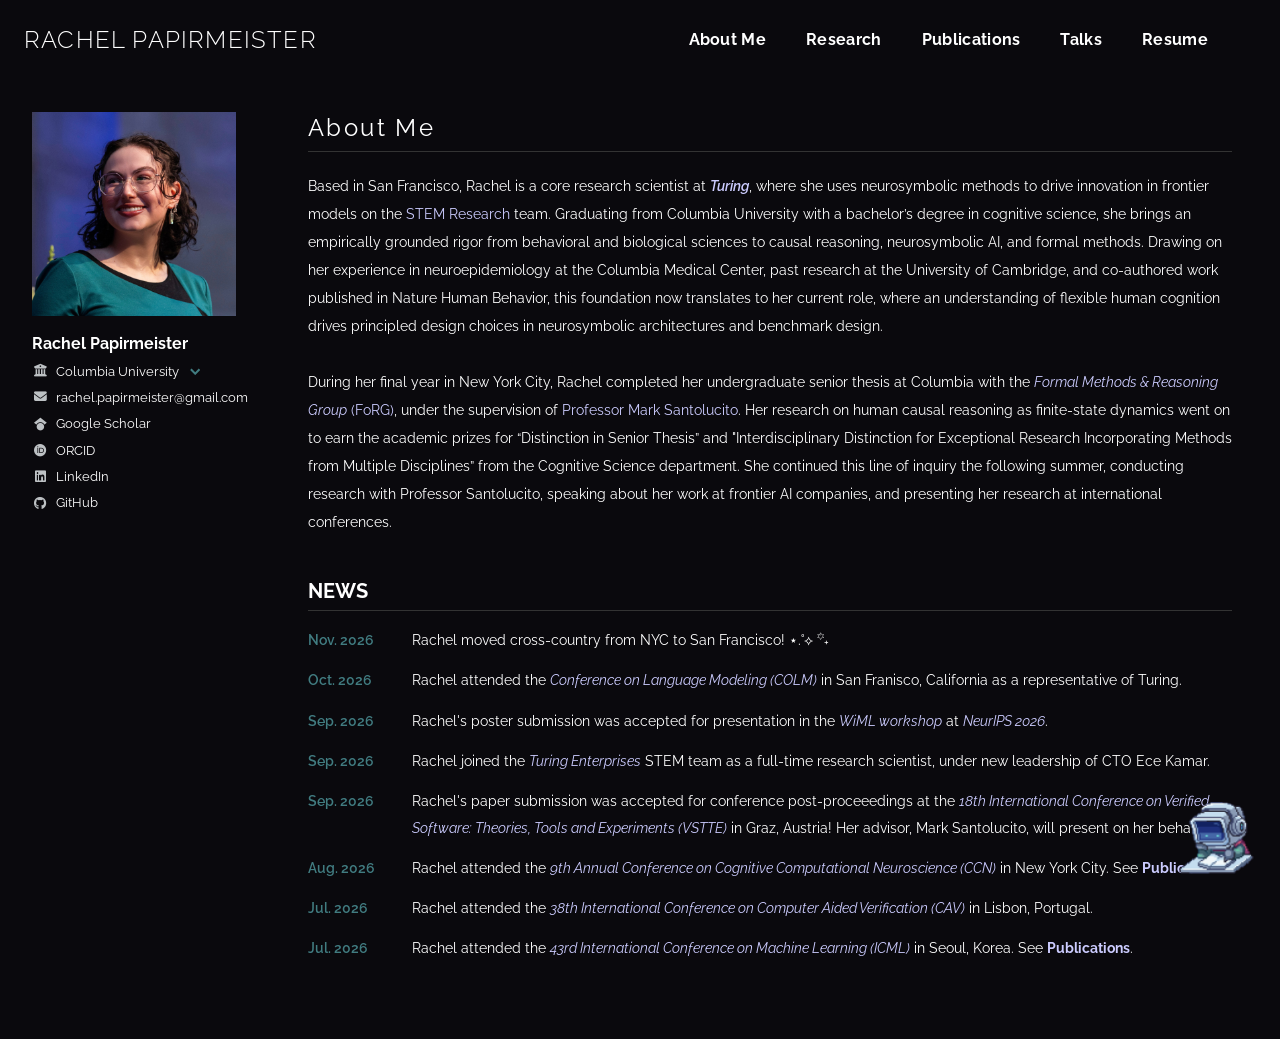
==== commit f0d03008: "period added to email across all pages" ====
--- a/index.html
+++ b/index.html
@@ -56,7 +56,7 @@
         </li>        
         <li>
           <i class="fa-solid fa-envelope"></i>
-          <a href="mailto:rachelpapirmeister@gmail.com">rachelpapirmeister@gmail.com</a>
+          <a href="mailto:rachel.papirmeister@gmail.com">rachel.papirmeister@gmail.com</a>
         </li>
         <li>
           <i class="fa-brands fa-google-scholar"></i>
